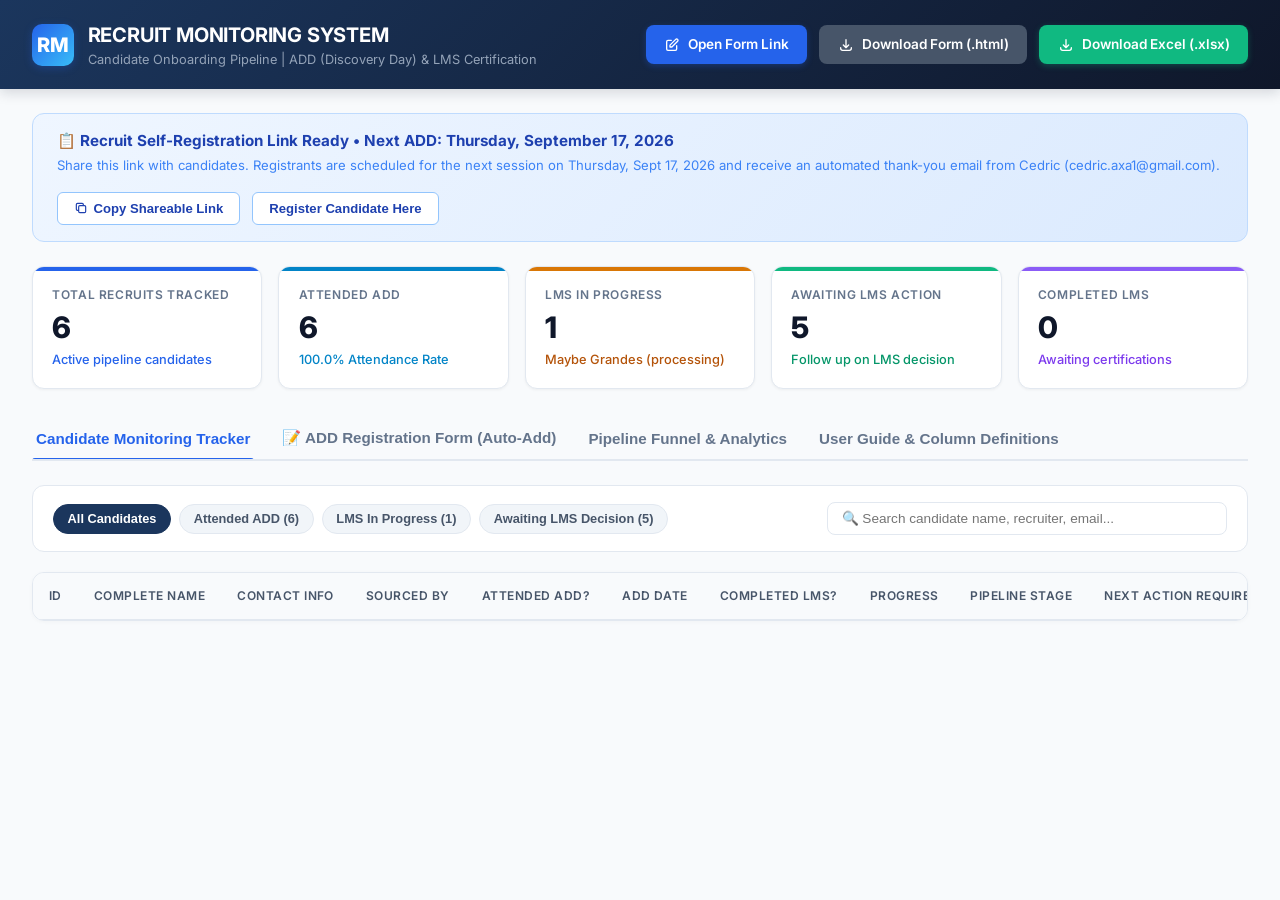
==== index.html @ 9fe9dc24 "Update next ADD date to Thursday, September 17, 2026 across tracker, form, and emails Co-authored-by" ====
<!DOCTYPE html>
<html lang="en">
<head>
  <meta charset="UTF-8">
  <meta name="viewport" content="width=device-width, initial-scale=1.0">
  <title>Recruit Monitoring Dashboard | ADD & LMS Pipeline</title>
  <link rel="preconnect" href="https://fonts.googleapis.com">
  <link rel="preconnect" href="https://fonts.gstatic.com" crossorigin>
  <link href="https://fonts.googleapis.com/css2?family=Inter:wght@300;400;500;600;700;800&display=swap" rel="stylesheet">
  <style>
    :root {
      --primary: #1B365D;
      --primary-light: #2563EB;
      --teal: #0D9488;
      --bg: #F8FAFC;
      --card-bg: #FFFFFF;
      --border: #E2E8F0;
      --text-main: #0F172A;
      --text-muted: #64748B;
    }
    * { box-sizing: border-box; margin: 0; padding: 0; }
    body {
      font-family: 'Inter', -apple-system, BlinkMacSystemFont, "Segoe UI", Roboto, sans-serif;
      background-color: var(--bg);
      color: var(--text-main);
      line-height: 1.5;
    }
    /* Header */
    header {
      background: linear-gradient(135deg, #1B365D 0%, #0F172A 100%);
      color: white;
      padding: 1.25rem 2rem;
      display: flex;
      justify-content: space-between;
      align-items: center;
      box-shadow: 0 4px 12px rgba(15, 23, 42, 0.15);
      position: sticky;
      top: 0;
      z-index: 50;
      flex-wrap: wrap;
      gap: 1rem;
    }
    .header-brand { display: flex; align-items: center; gap: 0.85rem; }
    .header-logo {
      width: 42px; height: 42px;
      background: linear-gradient(135deg, #2563EB, #38BDF8);
      border-radius: 10px;
      display: flex; align-items: center; justify-content: center;
      font-weight: 800; font-size: 1.25rem; color: white;
      box-shadow: 0 2px 8px rgba(37, 99, 235, 0.3);
    }
    .header-title h1 { font-size: 1.25rem; font-weight: 700; letter-spacing: -0.01em; }
    .header-title p { font-size: 0.8rem; color: #94A3B8; font-weight: 400; }
    .header-actions { display: flex; align-items: center; gap: 0.75rem; flex-wrap: wrap; }
    
    .btn-action {
      padding: 0.6rem 1.15rem;
      border-radius: 8px;
      font-size: 0.85rem;
      font-weight: 600;
      text-decoration: none;
      display: inline-flex;
      align-items: center;
      gap: 0.5rem;
      transition: all 0.2s ease;
      border: none;
      cursor: pointer;
    }
    .btn-form {
      background: #2563EB;
      color: white;
      box-shadow: 0 2px 6px rgba(37, 99, 235, 0.3);
    }
    .btn-form:hover { background: #1D4ED8; transform: translateY(-1px); }
    .btn-download {
      background: #10B981;
      color: white;
      box-shadow: 0 2px 6px rgba(16, 185, 129, 0.3);
    }
    .btn-download:hover { background: #059669; transform: translateY(-1px); }
    
    /* Layout Container */
    .container { max-width: 1400px; margin: 0 auto; padding: 1.5rem 2rem; }

    /* Share Banner */
    .share-banner {
      background: linear-gradient(135deg, #EFF6FF 0%, #DBEAFE 100%);
      border: 1.5px solid #BFDBFE;
      border-radius: 12px;
      padding: 1rem 1.5rem;
      display: flex;
      justify-content: space-between;
      align-items: center;
      margin-bottom: 1.5rem;
      flex-wrap: wrap;
      gap: 1rem;
    }
    .share-info h4 { font-size: 0.95rem; font-weight: 700; color: #1E40AF; margin-bottom: 0.2rem; }
    .share-info p { font-size: 0.82rem; color: #3B82F6; }
    .share-actions { display: flex; align-items: center; gap: 0.75rem; }
    .btn-copy {
      background: white;
      color: #1E40AF;
      border: 1px solid #93C5FD;
      padding: 0.5rem 1rem;
      border-radius: 6px;
      font-size: 0.82rem;
      font-weight: 600;
      cursor: pointer;
      display: inline-flex;
      align-items: center;
      gap: 0.35rem;
      transition: all 0.15s;
    }
    .btn-copy:hover { background: #F8FAFC; border-color: #60A5FA; }

    /* KPI Grid */
    .kpi-grid {
      display: grid;
      grid-template-columns: repeat(auto-fit, minmax(220px, 1fr));
      gap: 1rem;
      margin-bottom: 1.75rem;
    }
    .kpi-card {
      background: white;
      border-radius: 12px;
      padding: 1.2rem;
      border: 1px solid var(--border);
      box-shadow: 0 1px 3px rgba(0,0,0,0.05);
      position: relative;
      overflow: hidden;
      transition: transform 0.2s;
    }
    .kpi-card:hover { transform: translateY(-2px); box-shadow: 0 4px 12px rgba(0,0,0,0.06); }
    .kpi-card::before {
      content: '';
      position: absolute;
      top: 0; left: 0; right: 0; height: 4px;
    }
    .kpi-card.blue::before { background: #2563EB; }
    .kpi-card.cyan::before { background: #0284C7; }
    .kpi-card.amber::before { background: #D97706; }
    .kpi-card.green::before { background: #10B981; }
    .kpi-card.purple::before { background: #8B5CF6; }

    .kpi-label { font-size: 0.75rem; font-weight: 600; text-transform: uppercase; letter-spacing: 0.05em; color: var(--text-muted); margin-bottom: 0.35rem; }
    .kpi-value { font-size: 1.85rem; font-weight: 800; color: var(--text-main); line-height: 1.2; margin-bottom: 0.3rem; }
    .kpi-sub { font-size: 0.8rem; font-weight: 500; }
    .kpi-card.blue .kpi-sub { color: #2563EB; }
    .kpi-card.cyan .kpi-sub { color: #0284C7; }
    .kpi-card.amber .kpi-sub { color: #B45309; }
    .kpi-card.green .kpi-sub { color: #059669; }
    .kpi-card.purple .kpi-sub { color: #7C3AED; }

    /* Tabs Navigation */
    .tabs-nav {
      display: flex;
      border-bottom: 2px solid var(--border);
      margin-bottom: 1.5rem;
      gap: 1.5rem;
      overflow-x: auto;
    }
    .tab-btn {
      background: none;
      border: none;
      padding: 0.75rem 0.25rem;
      font-size: 0.95rem;
      font-weight: 600;
      color: var(--text-muted);
      cursor: pointer;
      position: relative;
      transition: color 0.2s;
      white-space: nowrap;
    }
    .tab-btn.active { color: var(--primary-light); }
    .tab-btn.active::after {
      content: '';
      position: absolute;
      bottom: -2px; left: 0; right: 0; height: 3px;
      background: var(--primary-light);
      border-radius: 3px 3px 0 0;
    }

    /* Filter Toolbar */
    .toolbar {
      background: white;
      border-radius: 12px;
      padding: 1rem 1.25rem;
      border: 1px solid var(--border);
      display: flex;
      flex-wrap: wrap;
      justify-content: space-between;
      align-items: center;
      gap: 1rem;
      margin-bottom: 1.25rem;
    }
    .pills-group { display: flex; flex-wrap: wrap; gap: 0.5rem; }
    .pill {
      background: #F1F5F9;
      border: 1px solid #E2E8F0;
      color: #475569;
      padding: 0.4rem 0.85rem;
      border-radius: 20px;
      font-size: 0.8rem;
      font-weight: 600;
      cursor: pointer;
      transition: all 0.15s ease;
    }
    .pill:hover { background: #E2E8F0; }
    .pill.active { background: #1B365D; color: white; border-color: #1B365D; }
    .search-group { display: flex; align-items: center; gap: 0.75rem; flex: 1; max-width: 400px; }
    .search-input {
      width: 100%;
      padding: 0.5rem 0.85rem;
      border: 1px solid var(--border);
      border-radius: 8px;
      font-size: 0.85rem;
      outline: none;
      transition: border-color 0.2s;
    }
    .search-input:focus { border-color: var(--primary-light); box-shadow: 0 0 0 2px rgba(37, 99, 235, 0.15); }
    
    /* Table Container */
    .table-container {
      background: white;
      border-radius: 12px;
      border: 1px solid var(--border);
      overflow-x: auto;
      box-shadow: 0 1px 4px rgba(0,0,0,0.03);
    }
    table { width: 100%; border-collapse: collapse; text-align: left; font-size: 0.85rem; }
    th {
      background: #F8FAFC;
      color: #475569;
      font-weight: 600;
      font-size: 0.75rem;
      text-transform: uppercase;
      letter-spacing: 0.04em;
      padding: 0.85rem 1rem;
      border-bottom: 1px solid var(--border);
      white-space: nowrap;
    }
    td {
      padding: 0.85rem 1rem;
      border-bottom: 1px solid var(--border);
      vertical-align: middle;
      color: #334155;
    }
    tr:last-child td { border-bottom: none; }
    tr:hover td { background-color: #F8FAFC; }

    /* Badges */
    .badge {
      display: inline-flex;
      align-items: center;
      gap: 0.35rem;
      padding: 0.25rem 0.65rem;
      border-radius: 12px;
      font-size: 0.75rem;
      font-weight: 600;
      white-space: nowrap;
    }
    .badge-yes { background: #DCFCE7; color: #15803D; }
    .badge-no { background: #FEE2E2; color: #B91C1C; }
    .badge-amber { background: #FEF3CD; color: #B45309; }
    .badge-blue { background: #DBEAFE; color: #1E40AF; }
    .badge-slate { background: #F1F5F9; color: #64748B; }
    
    .progress-bar-container {
      width: 100%; min-width: 80px;
      background: #E2E8F0;
      height: 6px; border-radius: 3px;
      overflow: hidden; margin-top: 4px;
    }
    .progress-bar-fill { height: 100%; background: #10B981; border-radius: 3px; }
    .progress-bar-fill.amber { background: #F59E0B; }

    /* Register View */
    .register-view { display: none; }
    .register-box {
      background: white; border-radius: 12px; border: 1px solid var(--border);
      padding: 2rem; max-width: 650px; margin: 0 auto;
      box-shadow: 0 4px 12px rgba(0,0,0,0.05);
    }
    .register-box h3 { font-size: 1.25rem; font-weight: 700; color: var(--primary); margin-bottom: 0.5rem; }
    .register-box p { font-size: 0.85rem; color: var(--text-muted); margin-bottom: 1.5rem; }
    .form-group { margin-bottom: 1.15rem; }
    label { display: block; font-size: 0.82rem; font-weight: 600; color: #334155; margin-bottom: 0.35rem; }
    .form-control {
      width: 100%; padding: 0.65rem 0.85rem; border: 1.5px solid var(--border);
      border-radius: 8px; font-size: 0.9rem; font-family: inherit; outline: none;
    }
    .form-control:focus { border-color: var(--primary-light); box-shadow: 0 0 0 3px rgba(37,99,235,0.15); }
    .form-row { display: grid; grid-template-columns: 1fr 1fr; gap: 1rem; }
    @media(max-width: 550px) { .form-row { grid-template-columns: 1fr; gap: 0; } }

    /* Funnel View */
    .funnel-view { display: none; }
    .funnel-grid { display: grid; grid-template-columns: 1fr 1fr; gap: 1.5rem; margin-top: 1rem; }
    @media(max-width: 900px) { .funnel-grid { grid-template-columns: 1fr; } }
    .card-box {
      background: white; border-radius: 12px; border: 1px solid var(--border);
      padding: 1.5rem; box-shadow: 0 1px 3px rgba(0,0,0,0.04);
    }
    .card-box h3 { font-size: 1.05rem; font-weight: 700; color: var(--primary); margin-bottom: 1rem; }

    .funnel-step {
      display: flex; align-items: center; justify-content: space-between;
      padding: 0.75rem 1rem; margin-bottom: 0.75rem;
      border-radius: 8px; background: #F8FAFC; border: 1px solid var(--border);
    }
    .funnel-step-name { font-weight: 600; font-size: 0.9rem; }
    .funnel-step-stat { font-weight: 700; color: var(--primary-light); font-size: 1.1rem; }
    
    /* Guide View */
    .guide-view { display: none; }
    .guide-card {
      background: white; border-radius: 12px; border: 1px solid var(--border);
      padding: 1.5rem; margin-bottom: 1.5rem;
    }
    .guide-card h3 {
      font-size: 1.1rem; font-weight: 700; color: var(--primary);
      margin-bottom: 0.85rem; border-bottom: 1px solid var(--border);
      padding-bottom: 0.5rem;
    }
    .guide-step { margin-bottom: 1rem; }
    .guide-step-title { font-weight: 700; font-size: 0.95rem; color: #1E3A8A; margin-bottom: 0.25rem; }
    .guide-step-desc { font-size: 0.85rem; color: #475569; }
  </style>
</head>
<body>

  <header>
    <div class="header-brand">
      <div class="header-logo">RM</div>
      <div class="header-title">
        <h1>RECRUIT MONITORING SYSTEM</h1>
        <p>Candidate Onboarding Pipeline | ADD (Discovery Day) & LMS Certification</p>
      </div>
    </div>
    <div class="header-actions">
      <a href="/register" target="_blank" class="btn-action btn-form">
        <svg width="16" height="16" fill="none" stroke="currentColor" viewBox="0 0 24 24">
          <path stroke-linecap="round" stroke-linejoin="round" stroke-width="2" d="M11 5H6a2 2 0 00-2 2v11a2 2 0 002 2h11a2 2 0 002-2v-5m-1.414-9.414a2 2 0 112.828 2.828L11.828 15H9v-2.828l8.586-8.586z"></path>
        </svg>
        Open Form Link
      </a>
      <a href="/download-form" download="ADD_Registration_Form.html" class="btn-action" style="background: #475569; color: white;">
        <svg width="16" height="16" fill="none" stroke="currentColor" viewBox="0 0 24 24">
          <path stroke-linecap="round" stroke-linejoin="round" stroke-width="2" d="M4 16v1a3 3 0 003 3h10a3 3 0 003-3v-1m-4-4l-4 4m0 0l-4-4m4 4V4"></path>
        </svg>
        Download Form (.html)
      </a>
      <a href="/Recruit_Monitoring_Tracker.xlsx" download class="btn-action btn-download">
        <svg width="16" height="16" fill="none" stroke="currentColor" viewBox="0 0 24 24">
          <path stroke-linecap="round" stroke-linejoin="round" stroke-width="2" d="M4 16v1a3 3 0 003 3h10a3 3 0 003-3v-1m-4-4l-4 4m0 0l-4-4m4 4V4"></path>
        </svg>
        Download Excel (.xlsx)
      </a>
    </div>
  </header>

  <div class="container">

    <!-- Shareable Link Banner -->
    <div class="share-banner">
      <div class="share-info">
        <h4>📋 Recruit Self-Registration Link Ready &bull; Next ADD: Thursday, September 17, 2026</h4>
        <p>Share this link with candidates. Registrants are scheduled for the next session on Thursday, Sept 17, 2026 and receive an automated thank-you email from Cedric (cedric.axa1@gmail.com).</p>
      </div>
      <div class="share-actions">
        <button class="btn-copy" onclick="copyRegisterLink()">
          <svg width="14" height="14" fill="none" stroke="currentColor" viewBox="0 0 24 24">
            <path stroke-linecap="round" stroke-linejoin="round" stroke-width="2" d="M8 16H6a2 2 0 01-2-2V6a2 2 0 012-2h8a2 2 0 012 2v2m-6 12h8a2 2 0 002-2v-8a2 2 0 00-2-2h-8a2 2 0 00-2 2v8a2 2 0 002 2z"></path>
          </svg>
          <span id="copyBtnText">Copy Shareable Link</span>
        </button>
        <button class="btn-copy" onclick="switchTab('register')">Register Candidate Here</button>
      </div>
    </div>

    <!-- Top KPI Cards -->
    <div class="kpi-grid">
      <div class="kpi-card blue">
        <div class="kpi-label">Total Recruits Tracked</div>
        <div class="kpi-value" id="kpi-total">6</div>
        <div class="kpi-sub">Active pipeline candidates</div>
      </div>
      <div class="kpi-card cyan">
        <div class="kpi-label">Attended ADD</div>
        <div class="kpi-value" id="kpi-add">6</div>
        <div class="kpi-sub" id="kpi-add-sub">100.0% Attendance Rate</div>
      </div>
      <div class="kpi-card amber">
        <div class="kpi-label">LMS In Progress</div>
        <div class="kpi-value" id="kpi-lms-prog">1</div>
        <div class="kpi-sub">Maybe Grandes (processing)</div>
      </div>
      <div class="kpi-card green">
        <div class="kpi-label">Awaiting LMS Action</div>
        <div class="kpi-value" id="kpi-awaiting">5</div>
        <div class="kpi-sub">Follow up on LMS decision</div>
      </div>
      <div class="kpi-card purple">
        <div class="kpi-label">Completed LMS</div>
        <div class="kpi-value" id="kpi-lms-comp">0</div>
        <div class="kpi-sub">Awaiting certifications</div>
      </div>
    </div>

    <!-- Navigation Tabs -->
    <div class="tabs-nav">
      <button class="tab-btn active" onclick="switchTab('tracker')">Candidate Monitoring Tracker</button>
      <button class="tab-btn" onclick="switchTab('register')">📝 ADD Registration Form (Auto-Add)</button>
      <button class="tab-btn" onclick="switchTab('funnel')">Pipeline Funnel & Analytics</button>
      <button class="tab-btn" onclick="switchTab('guide')">User Guide & Column Definitions</button>
    </div>

    <!-- VIEW 1: Tracker View -->
    <div id="view-tracker">
      <!-- Toolbar -->
      <div class="toolbar">
        <div class="pills-group" id="pillsGroup">
          <button class="pill active" onclick="filterTable('all', this)">All Candidates</button>
          <button class="pill" onclick="filterTable('add-yes', this)">Attended ADD (6)</button>
          <button class="pill" onclick="filterTable('lms-prog', this)">LMS In Progress (1)</button>
          <button class="pill" onclick="filterTable('awaiting-lms', this)">Awaiting LMS Decision (5)</button>
        </div>
        <div class="search-group">
          <input type="text" id="searchInput" class="search-input" placeholder="🔍 Search candidate name, recruiter, email..." oninput="handleSearch()">
        </div>
      </div>

      <!-- Main Recruits Table -->
      <div class="table-container">
        <table>
          <thead>
            <tr>
              <th>ID</th>
              <th>Complete Name</th>
              <th>Contact Info</th>
              <th>Sourced By</th>
              <th>Attended ADD?</th>
              <th>ADD Date</th>
              <th>Completed LMS?</th>
              <th>Progress</th>
              <th>Pipeline Stage</th>
              <th>Next Action Required</th>
              <th>Follow-up</th>
            </tr>
          </thead>
          <tbody id="recruitsTableBody">
            <!-- Populated via JavaScript -->
          </tbody>
        </table>
      </div>
    </div>

    <!-- VIEW 2: Embedded Register Form -->
    <div id="view-register" class="register-view">
      <div class="register-box">
        <h3>Register New Recruit for ADD</h3>
        <p>Fill out this form to automatically add a new candidate directly into your Excel tracking sheet.</p>
        
        <form id="dashRegisterForm" onsubmit="handleDashRegister(event)">
          <div class="form-group">
            <label>Complete Name *</label>
            <input type="text" id="d-name" class="form-control" placeholder="e.g. Juan Dela Cruz" required>
          </div>
          <div class="form-row">
            <div class="form-group">
              <label>Contact Number *</label>
              <input type="tel" id="d-phone" class="form-control" placeholder="e.g. 0917 123 4567" required>
            </div>
            <div class="form-group">
              <label>Email Address *</label>
              <input type="email" id="d-email" class="form-control" placeholder="e.g. name@email.com" required>
            </div>
          </div>
          <div class="form-group">
            <label>Recruiter / Invited By *</label>
            <input type="text" id="d-recruiter" class="form-control" value="Cedric (cedric.axa1@gmail.com)" required>
          </div>
          <div class="form-group">
            <label>Preferred ADD Session Date *</label>
            <select id="d-date" class="form-control" required>
              <option value="2026-09-17" selected>Thursday, September 17, 2026 — Next Session (2:00 PM)</option>
              <option value="2026-09-24">Thursday, September 24, 2026 — Next Batch</option>
              <option value="2026-10-01">Thursday, October 01, 2026 — October Batch</option>
              <option value="2026-09-14">Special Session: Attended Sept 14, 2026</option>
            </select>
          </div>
          <div class="form-row">
            <div class="form-group">
              <label>Current Occupation / Field</label>
              <select id="d-occ" class="form-control">
                <option value="Employed Full-time">Employed Full-time</option>
                <option value="Employed Part-time">Employed Part-time</option>
                <option value="Business Owner / Entrepreneur">Business Owner / Entrepreneur</option>
                <option value="Freelancer / Virtual Assistant">Freelancer / Virtual Assistant</option>
                <option value="Fresh Graduate / Job Seeker">Fresh Graduate / Job Seeker</option>
                <option value="Other">Other</option>
              </select>
            </div>
            <div class="form-group">
              <label>Primary Interest</label>
              <select id="d-interest" class="form-control">
                <option value="Unlimited Income Potential">Unlimited Income Potential</option>
                <option value="Flexible Schedule / Time Freedom">Flexible Schedule / Time Freedom</option>
                <option value="Work from Home / Hybrid">Work from Home / Hybrid</option>
                <option value="Career Growth & Leadership">Career Growth & Leadership</option>
              </select>
            </div>
          </div>
          <div class="form-group">
            <label>Notes (Optional)</label>
            <input type="text" id="d-notes" class="form-control" placeholder="Special remarks or background">
          </div>
          <button type="submit" id="dashSubmitBtn" class="btn-action btn-form" style="width: 100%; justify-content: center; font-size: 0.95rem; padding: 0.75rem;">
            Add Candidate Directly to Excel Sheet
          </button>
        </form>
      </div>
    </div>

    <!-- VIEW 3: Funnel & Analytics -->
    <div id="view-funnel" class="funnel-view">
      <div class="funnel-grid">
        <div class="card-box">
          <h3>Recruitment Milestone Funnel</h3>
          <div class="funnel-step">
            <span class="funnel-step-name">1. Recruits Sourced</span>
            <span class="funnel-step-stat" id="f-sourced">6 <span style="font-size: 0.8rem; color: #64748B;">(100%)</span></span>
          </div>
          <div class="funnel-step">
            <span class="funnel-step-name">2. Attended ADD (Discovery Day)</span>
            <span class="funnel-step-stat" id="f-add">6 <span style="font-size: 0.8rem; color: #0284C7;">(100.0%)</span></span>
          </div>
          <div class="funnel-step">
            <span class="funnel-step-name">3. Processing LMS Modules</span>
            <span class="funnel-step-stat" id="f-started">1 <span style="font-size: 0.8rem; color: #D97706;">(16.7%)</span></span>
          </div>
          <div class="funnel-step">
            <span class="funnel-step-name">4. Completed LMS Modules</span>
            <span class="funnel-step-stat" id="f-comp">0 <span style="font-size: 0.8rem; color: #10B981;">(0.0%)</span></span>
          </div>
          <div class="funnel-step">
            <span class="funnel-step-name">5. Ready for Licensing Exam</span>
            <span class="funnel-step-stat" id="f-exam">0 <span style="font-size: 0.8rem; color: #7C3AED;">(0.0%)</span></span>
          </div>
        </div>

        <div class="card-box">
          <h3>Active Recruitment Batches & Schedule</h3>
          <div style="font-size: 0.88rem; color: #475569; line-height: 1.7;">
            <p><strong>Next Scheduled ADD Session:</strong> <span class="badge badge-green" style="font-size: 0.85rem; padding: 0.25rem 0.6rem;">Thursday, September 17, 2026</span></p>
            <p><strong>Orientation Coordinator:</strong> Cedric (<a href="mailto:cedric.axa1@gmail.com" style="color: #2563EB;">cedric.axa1@gmail.com</a>)</p>
            <p><strong>Previous Batch (Sept 14):</strong> 6 Candidates (100% Attended)</p>
            <p><strong>Processing LMS:</strong> Maybe Grandes (<span class="badge badge-amber">LMS In Progress</span>)</p>
            <p><strong>Follow-Up Active:</strong> Michael, Alona, Lorenz, Princess, Jezreel Kate (<span class="badge badge-blue">Awaiting LMS</span>)</p>
            <p style="margin-top: 1rem; padding-top: 1rem; border-top: 1px solid #E2E8F0; font-size: 0.82rem; color: #64748B;">
              New recruits registering online default to <strong>Thursday, September 17, 2026</strong> and receive an automated thank-you email.
            </p>
          </div>
        </div>
      </div>
    </div>

    <!-- VIEW 4: Guide -->
    <div id="view-guide" class="guide-view">
      <div class="guide-card">
        <h3>How to Use Your Recruit Monitoring Excel Workbook & Registration Form</h3>
        <div class="guide-step">
          <div class="guide-step-title">1. Shareable ADD Registration Form</div>
          <div class="guide-step-desc">Share the link <code>/register</code> with recruits. When they fill out the form, their information (Name, Contact, Recruiter, ADD Date) is automatically appended as a new row in your Excel sheet with a new Recruit ID (e.g., REC-007) and set to <strong>Pending</strong> attendance.</div>
        </div>
        <div class="guide-step">
          <div class="guide-step-title">2. Tracking ADD Attendance (Col H)</div>
          <div class="guide-step-desc">Once the session concludes, update <strong>Attended ADD?</strong> in Column H to <strong>Yes</strong> (attended), <strong>No</strong> (missed), or <strong>Rescheduled</strong>.</div>
        </div>
        <div class="guide-step">
          <div class="guide-step-title">3. Tracking LMS Completion (Col L)</div>
          <div class="guide-step-desc">When a recruit agrees to start online training, change Column L from <strong>Not Started</strong> to <strong>In Progress</strong>. When they finish and pass, change to <strong>Yes</strong>.</div>
        </div>
        <div class="guide-step">
          <div class="guide-step-title">4. Automatic Pipeline Stage (Col P)</div>
          <div class="guide-step-desc">The stage tag in Column P automatically updates: <em>ADD Scheduled</em> ➔ <em>ADD Attended - Awaiting LMS</em> ➔ <em>LMS In Progress</em> ➔ <em>LMS Completed (Ready for Exam)</em>.</div>
        </div>
      </div>
    </div>

  </div>

  <script>
    let recruitsData = [];
    let currentFilter = 'all';

    async function loadData() {
      try {
        const res = await fetch('/api/recruits');
        recruitsData = await res.json();
        updateKPIs(recruitsData);
        renderTable(recruitsData);
      } catch (err) {
        console.error("Failed to fetch recruits data:", err);
      }
    }

    function updateKPIs(data) {
      const total = data.length;
      const attended = data.filter(r => r.attended_add === 'Yes').length;
      const lmsProg = data.filter(r => r.completed_lms === 'In Progress').length;
      const awaiting = data.filter(r => r.attended_add === 'Yes' && r.completed_lms === 'Not Started').length;
      const lmsComp = data.filter(r => r.completed_lms === 'Yes').length;

      document.getElementById('kpi-total').textContent = total;
      document.getElementById('kpi-add').textContent = attended;
      document.getElementById('kpi-add-sub').textContent = total > 0 ? ((attended / total) * 100).toFixed(1) + '% Attendance Rate' : '0.0%';
      document.getElementById('kpi-lms-prog').textContent = lmsProg;
      document.getElementById('kpi-awaiting').textContent = awaiting;
      document.getElementById('kpi-lms-comp').textContent = lmsComp;

      if (document.getElementById('f-sourced')) {
        document.getElementById('f-sourced').innerHTML = `${total} <span style="font-size: 0.8rem; color: #64748B;">(100%)</span>`;
        document.getElementById('f-add').innerHTML = `${attended} <span style="font-size: 0.8rem; color: #0284C7;">(${total > 0 ? ((attended/total)*100).toFixed(1) : 0}%)</span>`;
        document.getElementById('f-started').innerHTML = `${lmsProg + lmsComp} <span style="font-size: 0.8rem; color: #D97706;">(${total > 0 ? (((lmsProg+lmsComp)/total)*100).toFixed(1) : 0}%)</span>`;
        document.getElementById('f-comp').innerHTML = `${lmsComp} <span style="font-size: 0.8rem; color: #10B981;">(${total > 0 ? ((lmsComp/total)*100).toFixed(1) : 0}%)</span>`;
        document.getElementById('f-exam').innerHTML = `${lmsComp} <span style="font-size: 0.8rem; color: #7C3AED;">(${total > 0 ? ((lmsComp/total)*100).toFixed(1) : 0}%)</span>`;
      }
    }

    function renderTable(data) {
      const tbody = document.getElementById('recruitsTableBody');
      tbody.innerHTML = '';

      if (data.length === 0) {
        tbody.innerHTML = '<tr><td colspan="11" style="text-align: center; padding: 2rem; color: #64748B;">No matching candidates found.</td></tr>';
        return;
      }

      data.forEach(r => {
        let addBadge = `<span class="badge badge-slate">${r.attended_add}</span>`;
        if (r.attended_add === 'Yes') addBadge = `<span class="badge badge-yes">✓ Attended</span>`;
        else if (r.attended_add === 'No') addBadge = `<span class="badge badge-no">✗ Missed</span>`;
        else if (r.attended_add === 'Rescheduled') addBadge = `<span class="badge badge-amber">↻ Rescheduled</span>`;
        else if (r.attended_add === 'Pending') addBadge = `<span class="badge badge-blue">⏳ Scheduled</span>`;

        let lmsBadge = `<span class="badge badge-slate">${r.completed_lms}</span>`;
        if (r.completed_lms === 'Yes') lmsBadge = `<span class="badge badge-yes">✓ Completed</span>`;
        else if (r.completed_lms === 'In Progress') lmsBadge = `<span class="badge badge-amber">⚡ In Progress</span>`;
        else if (r.completed_lms === 'Not Started') lmsBadge = `<span class="badge badge-slate">Not Started</span>`;

        const pct = parseInt(r.progress) || 0;
        const barColor = pct === 100 ? '' : 'amber';

        let stageBadge = `<span class="badge badge-slate">${r.stage}</span>`;
        if (r.stage.includes('Completed')) stageBadge = `<span class="badge badge-yes">${r.stage}</span>`;
        else if (r.stage.includes('Progress')) stageBadge = `<span class="badge badge-amber">${r.stage}</span>`;
        else if (r.stage.includes('ADD Attended') || r.stage.includes('Awaiting LMS')) stageBadge = `<span class="badge badge-blue">${r.stage}</span>`;
        else if (r.stage.includes('Scheduled')) stageBadge = `<span class="badge badge-blue">${r.stage}</span>`;
        else if (r.stage.includes('Missed')) stageBadge = `<span class="badge badge-no">${r.stage}</span>`;

        const tr = document.createElement('tr');
        tr.innerHTML = `
          <td><strong>${r.id}</strong></td>
          <td>
            <div style="font-weight: 600; color: #0F172A;">${r.name}</div>
            <div style="font-size: 0.75rem; color: #64748B;">${r.email !== '-' ? r.email : ''}</div>
          </td>
          <td><span style="font-size: 0.8rem; font-family: monospace;">${r.phone}</span></td>
          <td>${r.recruiter}</td>
          <td>${addBadge}</td>
          <td><span style="font-size: 0.8rem;">${r.add_date}</span></td>
          <td>${lmsBadge}</td>
          <td style="min-width: 100px;">
            <div style="display: flex; justify-content: space-between; font-size: 0.75rem; font-weight: 600;">
              <span>${r.progress}</span>
            </div>
            <div class="progress-bar-container">
              <div class="progress-bar-fill ${barColor}" style="width: ${pct}%;"></div>
            </div>
          </td>
          <td>${stageBadge}</td>
          <td style="max-width: 260px; font-size: 0.8rem; font-weight: 500;">${r.next_action}</td>
          <td><span style="font-size: 0.8rem; font-weight: 600; color: #2563EB;">${r.follow_up}</span></td>
        `;
        tbody.appendChild(tr);
      });
    }

    function filterTable(filter, element) {
      currentFilter = filter;
      document.querySelectorAll('.pill').forEach(p => p.classList.remove('active'));
      element.classList.add('active');
      applyFilters();
    }

    function handleSearch() {
      applyFilters();
    }

    function applyFilters() {
      const q = document.getElementById('searchInput').value.toLowerCase().trim();
      let filtered = recruitsData.filter(r => {
        const matchQuery = !q || (
          r.name.toLowerCase().includes(q) ||
          r.email.toLowerCase().includes(q) ||
          r.recruiter.toLowerCase().includes(q) ||
          r.stage.toLowerCase().includes(q) ||
          r.id.toLowerCase().includes(q)
        );

        if (!matchQuery) return false;

        if (currentFilter === 'all') return true;
        if (currentFilter === 'add-yes') return r.attended_add === 'Yes';
        if (currentFilter === 'lms-prog') return r.completed_lms === 'In Progress';
        if (currentFilter === 'awaiting-lms') return r.attended_add === 'Yes' && r.completed_lms === 'Not Started';
        return true;
      });

      renderTable(filtered);
    }

    function switchTab(tab) {
      document.querySelectorAll('.tab-btn').forEach(b => b.classList.remove('active'));
      const activeBtn = Array.from(document.querySelectorAll('.tab-btn')).find(b => b.textContent.toLowerCase().includes(tab.toLowerCase()));
      if (activeBtn) activeBtn.classList.add('active');

      document.getElementById('view-tracker').style.display = tab === 'tracker' ? 'block' : 'none';
      document.getElementById('view-register').style.display = tab === 'register' ? 'block' : 'none';
      document.getElementById('view-funnel').style.display = tab === 'funnel' ? 'block' : 'none';
      document.getElementById('view-guide').style.display = tab === 'guide' ? 'block' : 'none';
    }

    function copyRegisterLink() {
      const link = window.location.origin + '/register';
      navigator.clipboard.writeText(link).then(() => {
        const btnText = document.getElementById('copyBtnText');
        btnText.textContent = "Link Copied!";
        setTimeout(() => { btnText.textContent = "Copy Shareable Link"; }, 2000);
      }).catch(err => {
        alert("Copy link: " + link);
      });
    }

    async function handleDashRegister(e) {
      e.preventDefault();
      const btn = document.getElementById('dashSubmitBtn');
      btn.disabled = true;
      btn.textContent = "Saving to Excel Sheet...";

      const payload = {
        name: document.getElementById('d-name').value.trim(),
        phone: document.getElementById('d-phone').value.trim(),
        email: document.getElementById('d-email').value.trim(),
        recruiter: document.getElementById('d-recruiter').value.trim(),
        add_date: document.getElementById('d-date').value,
        occupation: document.getElementById('d-occ').value,
        interest: document.getElementById('d-interest').value,
        questions: document.getElementById('d-notes').value.trim()
      };

      try {
        const res = await fetch('/api/register', {
          method: 'POST',
          headers: { 'Content-Type': 'application/json' },
          body: JSON.stringify(payload)
        });
        const result = await res.json();
        if (result.success) {
          alert(`Success! ${payload.name} has been added to your Excel sheet with ID: ${result.recruit_id}!\n\nA thank-you confirmation email from Cedric (cedric.axa1@gmail.com) has been dispatched to ${payload.email}.`);
          document.getElementById('dashRegisterForm').reset();
          document.getElementById('d-recruiter').value = "Cedric (cedric.axa1@gmail.com)";
          await loadData();
          switchTab('tracker');
        } else {
          alert("Error: " + result.error);
        }
      } catch (err) {
        alert("Network error: " + err);
      } finally {
        btn.disabled = false;
        btn.textContent = "Add Candidate Directly to Excel Sheet";
      }
    }

    window.onload = loadData;
  </script>
</body>
</html>
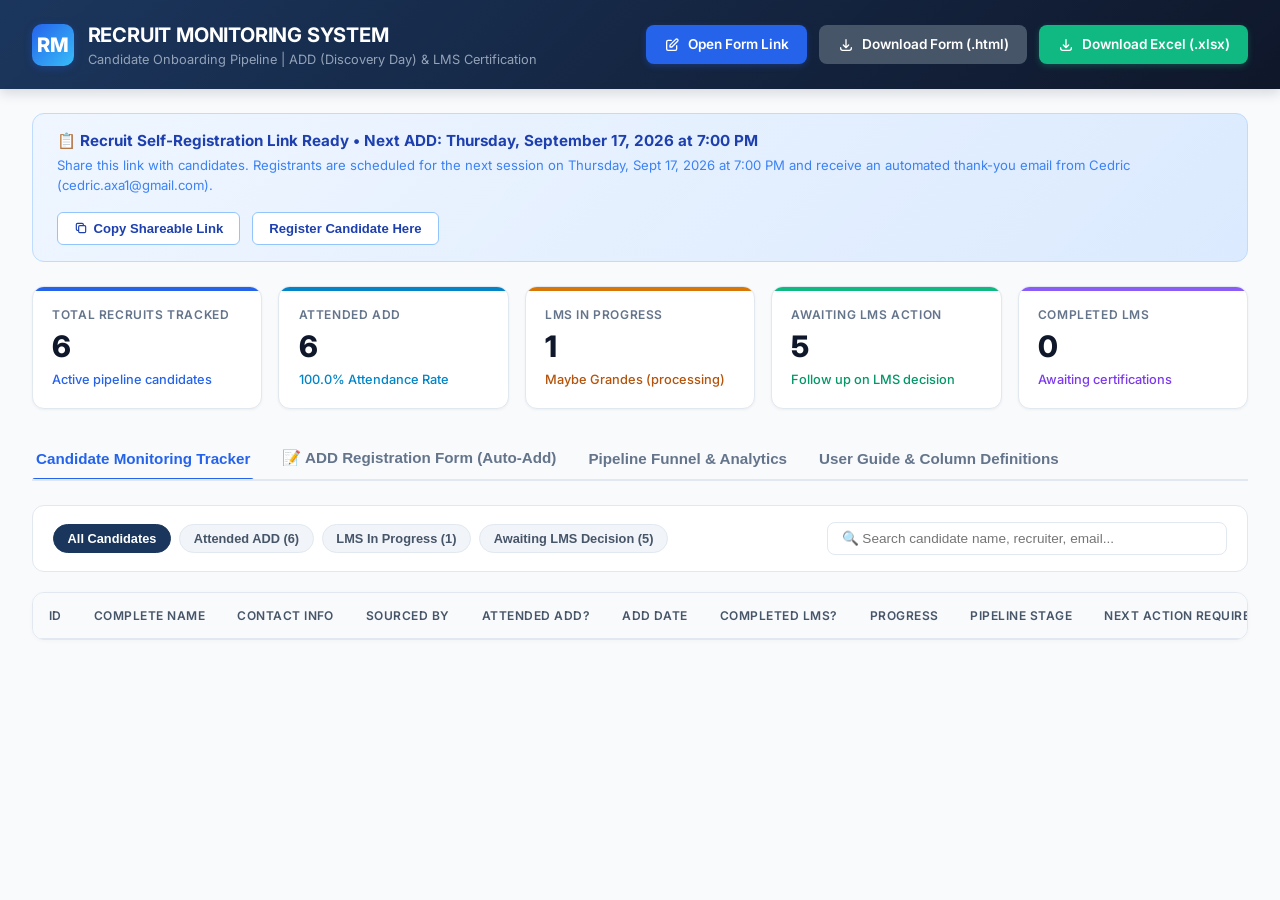
==== commit 72932675: "Set next ADD session to Thursday, September 17, 2026 at 7:00 PM across form, tracker, and email Co-a" ====
--- a/index.html
+++ b/index.html
@@ -365,8 +365,8 @@
     <!-- Shareable Link Banner -->
     <div class="share-banner">
       <div class="share-info">
-        <h4>📋 Recruit Self-Registration Link Ready &bull; Next ADD: Thursday, September 17, 2026</h4>
-        <p>Share this link with candidates. Registrants are scheduled for the next session on Thursday, Sept 17, 2026 and receive an automated thank-you email from Cedric (cedric.axa1@gmail.com).</p>
+        <h4>📋 Recruit Self-Registration Link Ready &bull; Next ADD: Thursday, September 17, 2026 at 7:00 PM</h4>
+        <p>Share this link with candidates. Registrants are scheduled for the next session on Thursday, Sept 17, 2026 at 7:00 PM and receive an automated thank-you email from Cedric (cedric.axa1@gmail.com).</p>
       </div>
       <div class="share-actions">
         <button class="btn-copy" onclick="copyRegisterLink()">
@@ -482,11 +482,11 @@
             <input type="text" id="d-recruiter" class="form-control" value="Cedric (cedric.axa1@gmail.com)" required>
           </div>
           <div class="form-group">
-            <label>Preferred ADD Session Date *</label>
+            <label>Preferred ADD Session Date & Time *</label>
             <select id="d-date" class="form-control" required>
-              <option value="2026-09-17" selected>Thursday, September 17, 2026 — Next Session (2:00 PM)</option>
-              <option value="2026-09-24">Thursday, September 24, 2026 — Next Batch</option>
-              <option value="2026-10-01">Thursday, October 01, 2026 — October Batch</option>
+              <option value="2026-09-17" selected>Thursday, September 17, 2026 — 7:00 PM (Upcoming Batch)</option>
+              <option value="2026-09-24">Thursday, September 24, 2026 — 7:00 PM (Next Batch)</option>
+              <option value="2026-10-01">Thursday, October 01, 2026 — 7:00 PM (October Batch)</option>
               <option value="2026-09-14">Special Session: Attended Sept 14, 2026</option>
             </select>
           </div>
@@ -553,13 +553,13 @@
         <div class="card-box">
           <h3>Active Recruitment Batches & Schedule</h3>
           <div style="font-size: 0.88rem; color: #475569; line-height: 1.7;">
-            <p><strong>Next Scheduled ADD Session:</strong> <span class="badge badge-green" style="font-size: 0.85rem; padding: 0.25rem 0.6rem;">Thursday, September 17, 2026</span></p>
+            <p><strong>Next Scheduled ADD Session:</strong> <span class="badge badge-green" style="font-size: 0.85rem; padding: 0.25rem 0.6rem;">Thursday, September 17, 2026 at 7:00 PM</span></p>
             <p><strong>Orientation Coordinator:</strong> Cedric (<a href="mailto:cedric.axa1@gmail.com" style="color: #2563EB;">cedric.axa1@gmail.com</a>)</p>
             <p><strong>Previous Batch (Sept 14):</strong> 6 Candidates (100% Attended)</p>
             <p><strong>Processing LMS:</strong> Maybe Grandes (<span class="badge badge-amber">LMS In Progress</span>)</p>
             <p><strong>Follow-Up Active:</strong> Michael, Alona, Lorenz, Princess, Jezreel Kate (<span class="badge badge-blue">Awaiting LMS</span>)</p>
             <p style="margin-top: 1rem; padding-top: 1rem; border-top: 1px solid #E2E8F0; font-size: 0.82rem; color: #64748B;">
-              New recruits registering online default to <strong>Thursday, September 17, 2026</strong> and receive an automated thank-you email.
+              New recruits registering online default to <strong>Thursday, September 17, 2026 at 7:00 PM</strong> and receive an automated thank-you email.
             </p>
           </div>
         </div>
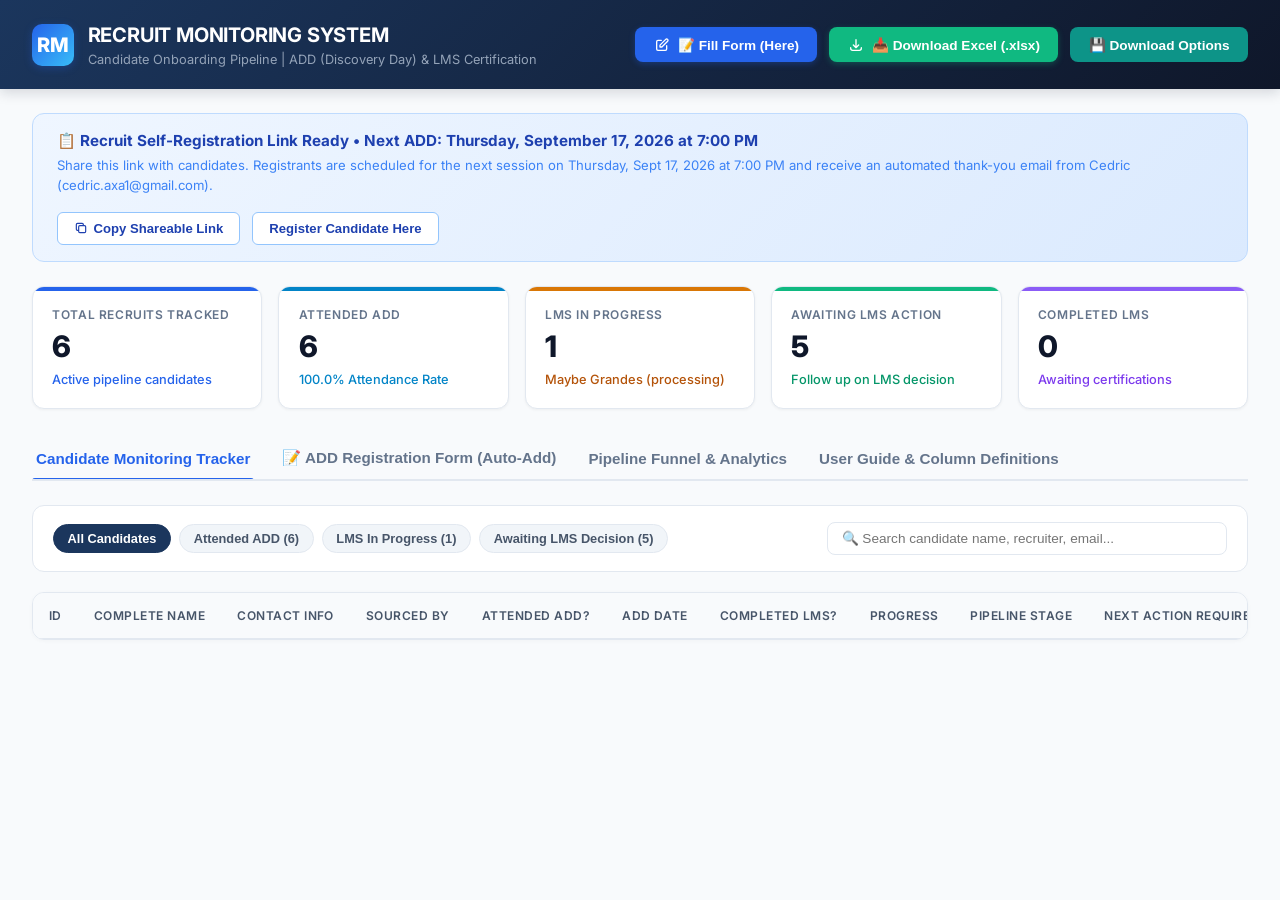
==== commit 7c633930: "Add Base64 in-browser downloader, Download Center modal, and direct form switcher Co-authored-by: ar" ====
--- a/index.html
+++ b/index.html
@@ -339,24 +339,21 @@
       </div>
     </div>
     <div class="header-actions">
-      <a href="/register" target="_blank" class="btn-action btn-form">
+      <button onclick="switchTab('register')" class="btn-action btn-form">
         <svg width="16" height="16" fill="none" stroke="currentColor" viewBox="0 0 24 24">
           <path stroke-linecap="round" stroke-linejoin="round" stroke-width="2" d="M11 5H6a2 2 0 00-2 2v11a2 2 0 002 2h11a2 2 0 002-2v-5m-1.414-9.414a2 2 0 112.828 2.828L11.828 15H9v-2.828l8.586-8.586z"></path>
         </svg>
-        Open Form Link
-      </a>
-      <a href="/download-form" download="ADD_Registration_Form.html" class="btn-action" style="background: #475569; color: white;">
+        📝 Fill Form (Here)
+      </button>
+      <button onclick="triggerExcelDownload(event)" class="btn-action btn-download">
         <svg width="16" height="16" fill="none" stroke="currentColor" viewBox="0 0 24 24">
           <path stroke-linecap="round" stroke-linejoin="round" stroke-width="2" d="M4 16v1a3 3 0 003 3h10a3 3 0 003-3v-1m-4-4l-4 4m0 0l-4-4m4 4V4"></path>
         </svg>
-        Download Form (.html)
-      </a>
-      <a href="/Recruit_Monitoring_Tracker.xlsx" download class="btn-action btn-download">
-        <svg width="16" height="16" fill="none" stroke="currentColor" viewBox="0 0 24 24">
-          <path stroke-linecap="round" stroke-linejoin="round" stroke-width="2" d="M4 16v1a3 3 0 003 3h10a3 3 0 003-3v-1m-4-4l-4 4m0 0l-4-4m4 4V4"></path>
-        </svg>
-        Download Excel (.xlsx)
-      </a>
+        📥 Download Excel (.xlsx)
+      </button>
+      <button onclick="openDownloadModal()" class="btn-action" style="background: #0D9488; color: white;">
+        💾 Download Options
+      </button>
     </div>
   </header>
 
@@ -585,6 +582,25 @@
         <div class="guide-step">
           <div class="guide-step-title">4. Automatic Pipeline Stage (Col P)</div>
           <div class="guide-step-desc">The stage tag in Column P automatically updates: <em>ADD Scheduled</em> ➔ <em>ADD Attended - Awaiting LMS</em> ➔ <em>LMS In Progress</em> ➔ <em>LMS Completed (Ready for Exam)</em>.</div>
+        </div>
+
+        <div style="margin-top: 2rem; padding: 1.5rem; background: #F8FAFC; border-radius: 12px; border: 1.5px solid #E2E8F0;">
+          <h4 style="font-size: 1.1rem; color: #1E293B; margin-bottom: 0.5rem; font-weight: 700;">📥 Direct Download Links</h4>
+          <p style="font-size: 0.85rem; color: #64748B; margin-bottom: 1.25rem;">Download any file directly to your device:</p>
+          <div style="display: flex; gap: 0.75rem; flex-wrap: wrap;">
+            <button onclick="triggerExcelDownload(event)" style="background: #16A34A; color: white; border: none; padding: 0.75rem 1.25rem; border-radius: 8px; font-weight: 700; cursor: pointer; font-size: 0.9rem;">
+              📊 Download Excel (.xlsx)
+            </button>
+            <a href="https://github.com/Calvinerrol1728/animated-doodle/raw/arena/01a0a2ea-animated-doodle/Recruit_Monitoring_Tracker.xlsx" target="_blank" style="background: #1B365D; color: white; text-decoration: none; padding: 0.75rem 1.25rem; border-radius: 8px; font-weight: 700; font-size: 0.9rem; display: inline-flex; align-items: center; gap: 0.4rem;">
+              🐙 GitHub Excel Download
+            </a>
+            <button onclick="triggerFormDownload(event)" style="background: #2563EB; color: white; border: none; padding: 0.75rem 1.25rem; border-radius: 8px; font-weight: 700; cursor: pointer; font-size: 0.9rem;">
+              📝 Download Form (.html)
+            </button>
+            <a href="/download-csv" download="Recruit_Monitoring_Export.csv" style="background: #475569; color: white; text-decoration: none; padding: 0.75rem 1.25rem; border-radius: 8px; font-weight: 700; font-size: 0.9rem; display: inline-flex; align-items: center; gap: 0.4rem;">
+              📑 Download CSV Data
+            </a>
+          </div>
         </div>
       </div>
     </div>
@@ -787,5 +803,102 @@
 
     window.onload = loadData;
   </script>
+
+  <!-- Download Center Modal -->
+  <div id="downloadModal" style="display: none; position: fixed; inset: 0; background: rgba(15,23,42,0.6); backdrop-filter: blur(4px); z-index: 9999; align-items: center; justify-content: center; padding: 1.5rem;">
+    <div style="background: #FFFFFF; border-radius: 16px; max-width: 560px; width: 100%; padding: 2rem; box-shadow: 0 20px 25px -5px rgba(0,0,0,0.2); border: 1px solid #E2E8F0; position: relative;">
+      <button onclick="closeDownloadModal()" style="position: absolute; top: 1rem; right: 1rem; background: #F1F5F9; border: none; font-size: 1.25rem; width: 36px; height: 36px; border-radius: 50%; cursor: pointer; color: #64748B;">✕</button>
+      
+      <div style="display: flex; align-items: center; gap: 0.75rem; margin-bottom: 1.25rem;">
+        <div style="width: 44px; height: 44px; background: #DCFCE7; color: #16A34A; border-radius: 10px; display: flex; align-items: center; justify-content: center; font-size: 1.5rem;">📥</div>
+        <div>
+          <h3 style="font-size: 1.25rem; font-weight: 800; color: #0F172A; margin: 0;">Download Center</h3>
+          <p style="font-size: 0.82rem; color: #64748B; margin: 0;">Select your preferred download method</p>
+        </div>
+      </div>
+
+      <div style="display: flex; flex-direction: column; gap: 0.75rem;">
+        <!-- Option 1: Direct Excel Base64 Download -->
+        <div style="border: 1px solid #E2E8F0; border-radius: 10px; padding: 1rem; background: #F8FAFC; display: flex; align-items: center; justify-content: space-between;">
+          <div>
+            <div style="font-weight: 700; color: #1E293B; font-size: 0.92rem;">📊 Excel Tracker (.xlsx)</div>
+            <div style="font-size: 0.78rem; color: #64748B;">Official 5-sheet workbook with formulas & KPI cards</div>
+          </div>
+          <button onclick="triggerExcelDownload(event)" style="background: #16A34A; color: white; border: none; padding: 0.55rem 1rem; border-radius: 6px; font-weight: 600; font-size: 0.85rem; cursor: pointer;">Download</button>
+        </div>
+
+        <!-- Option 2: Direct GitHub Raw Download (100% reliable) -->
+        <div style="border: 1px solid #E2E8F0; border-radius: 10px; padding: 1rem; background: #F8FAFC; display: flex; align-items: center; justify-content: space-between;">
+          <div>
+            <div style="font-weight: 700; color: #1E293B; font-size: 0.92rem;">🐙 GitHub Direct Link (.xlsx)</div>
+            <div style="font-size: 0.78rem; color: #64748B;">Direct server raw file download from GitHub repository</div>
+          </div>
+          <a href="https://github.com/Calvinerrol1728/animated-doodle/raw/arena/01a0a2ea-animated-doodle/Recruit_Monitoring_Tracker.xlsx" target="_blank" style="background: #1B365D; color: white; text-decoration: none; padding: 0.55rem 1rem; border-radius: 6px; font-weight: 600; font-size: 0.85rem;">Download</a>
+        </div>
+
+        <!-- Option 3: Standalone Form (.html) -->
+        <div style="border: 1px solid #E2E8F0; border-radius: 10px; padding: 1rem; background: #F8FAFC; display: flex; align-items: center; justify-content: space-between;">
+          <div>
+            <div style="font-weight: 700; color: #1E293B; font-size: 0.92rem;">📝 ADD Form (.html)</div>
+            <div style="font-size: 0.78rem; color: #64748B;">Standalone file set to Thursday, Sept 17 at 7:00 PM</div>
+          </div>
+          <button onclick="triggerFormDownload(event)" style="background: #2563EB; color: white; border: none; padding: 0.55rem 1rem; border-radius: 6px; font-weight: 600; font-size: 0.85rem; cursor: pointer;">Download</button>
+        </div>
+
+        <!-- Option 4: CSV Data Export -->
+        <div style="border: 1px solid #E2E8F0; border-radius: 10px; padding: 1rem; background: #F8FAFC; display: flex; align-items: center; justify-content: space-between;">
+          <div>
+            <div style="font-weight: 700; color: #1E293B; font-size: 0.92rem;">📑 CSV Export (.csv)</div>
+            <div style="font-size: 0.78rem; color: #64748B;">Opens in any spreadsheet software (Excel, Google Sheets)</div>
+          </div>
+          <a href="/download-csv" download="Recruit_Monitoring_Export.csv" style="background: #64748B; color: white; text-decoration: none; padding: 0.55rem 1rem; border-radius: 6px; font-weight: 600; font-size: 0.85rem;">Download</a>
+        </div>
+      </div>
+    </div>
+  </div>
+
+  <script>
+    function openDownloadModal() {
+      document.getElementById('downloadModal').style.display = 'flex';
+    }
+    function closeDownloadModal() {
+      document.getElementById('downloadModal').style.display = 'none';
+    }
+
+    async function triggerExcelDownload(e) {
+      if (e && e.preventDefault) e.preventDefault();
+      try {
+        const res = await fetch('/api/download-excel-base64');
+        if (!res.ok) throw new Error("API failed");
+        const data = await res.json();
+        const a = document.createElement('a');
+        a.href = 'data:application/vnd.openxmlformats-officedocument.spreadsheetml.sheet;base64,' + data.base64;
+        a.download = data.filename || 'Recruit_Monitoring_Tracker.xlsx';
+        document.body.appendChild(a);
+        a.click();
+        document.body.removeChild(a);
+      } catch (err) {
+        window.location.href = 'https://github.com/Calvinerrol1728/animated-doodle/raw/arena/01a0a2ea-animated-doodle/Recruit_Monitoring_Tracker.xlsx';
+      }
+    }
+
+    async function triggerFormDownload(e) {
+      if (e && e.preventDefault) e.preventDefault();
+      try {
+        const res = await fetch('/api/download-form-base64');
+        if (!res.ok) throw new Error("API failed");
+        const data = await res.json();
+        const a = document.createElement('a');
+        a.href = 'data:text/html;base64,' + data.base64;
+        a.download = data.filename || 'ADD_Registration_Form.html';
+        document.body.appendChild(a);
+        a.click();
+        document.body.removeChild(a);
+      } catch (err) {
+        window.location.href = 'https://github.com/Calvinerrol1728/animated-doodle/raw/arena/01a0a2ea-animated-doodle/register.html';
+      }
+    }
+  </script>
+
 </body>
 </html>
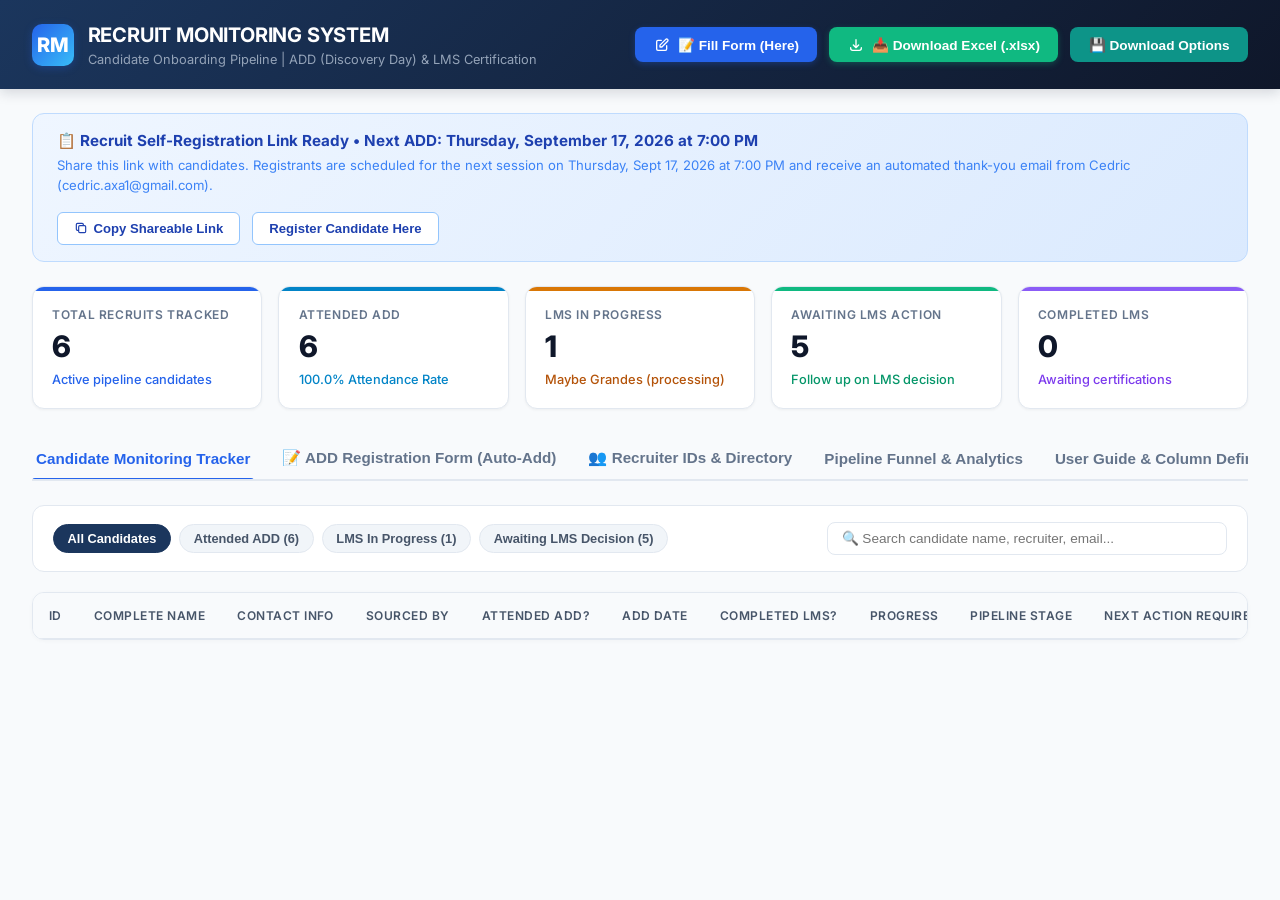
==== commit 941f671a: "Add Sheet 6 Recruiter Directory & IDs and web upload portal for Recruiter IDs Co-authored-by: arena-" ====
--- a/index.html
+++ b/index.html
@@ -409,6 +409,7 @@
     <div class="tabs-nav">
       <button class="tab-btn active" onclick="switchTab('tracker')">Candidate Monitoring Tracker</button>
       <button class="tab-btn" onclick="switchTab('register')">📝 ADD Registration Form (Auto-Add)</button>
+      <button class="tab-btn" onclick="switchTab('recruiters')">👥 Recruiter IDs & Directory</button>
       <button class="tab-btn" onclick="switchTab('funnel')">Pipeline Funnel & Analytics</button>
       <button class="tab-btn" onclick="switchTab('guide')">User Guide & Column Definitions</button>
     </div>
@@ -479,13 +480,15 @@
             <input type="text" id="d-recruiter" class="form-control" value="Cedric (cedric.axa1@gmail.com)" required>
           </div>
           <div class="form-group">
-            <label>Preferred ADD Session Date & Time *</label>
+            <label>Preferred Thursday ADD Session Date (7:00 PM) *</label>
             <select id="d-date" class="form-control" required>
-              <option value="2026-09-17" selected>Thursday, September 17, 2026 — 7:00 PM (Upcoming Batch)</option>
-              <option value="2026-09-24">Thursday, September 24, 2026 — 7:00 PM (Next Batch)</option>
-              <option value="2026-10-01">Thursday, October 01, 2026 — 7:00 PM (October Batch)</option>
-              <option value="2026-09-14">Special Session: Attended Sept 14, 2026</option>
+              <option value="2026-09-17" selected>Thursday, September 17, 2026 — 7:00 PM (Next Upcoming Session)</option>
+              <option value="2026-09-24">Thursday, September 24, 2026 — 7:00 PM</option>
+              <option value="2026-10-01">Thursday, October 01, 2026 — 7:00 PM</option>
+              <option value="2026-10-08">Thursday, October 08, 2026 — 7:00 PM</option>
+              <option value="2026-10-15">Thursday, October 15, 2026 — 7:00 PM</option>
             </select>
+            <div style="font-size: 0.75rem; color: #64748B; margin-top: 0.35rem;">📅 ADD orientation sessions are held exclusively on Thursdays at 7:00 PM.</div>
           </div>
           <div class="form-row">
             <div class="form-group">
@@ -745,8 +748,147 @@
 
       document.getElementById('view-tracker').style.display = tab === 'tracker' ? 'block' : 'none';
       document.getElementById('view-register').style.display = tab === 'register' ? 'block' : 'none';
+      if (document.getElementById('view-recruiters')) document.getElementById('view-recruiters').style.display = tab === 'recruiters' ? 'block' : 'none';
       document.getElementById('view-funnel').style.display = tab === 'funnel' ? 'block' : 'none';
       document.getElementById('view-guide').style.display = tab === 'guide' ? 'block' : 'none';
+
+      if (tab === 'recruiters') {
+        loadRecruiters();
+      }
+    }
+
+    let recruitersData = [];
+    async function loadRecruiters() {
+      try {
+        const res = await fetch('/api/recruiters');
+        recruitersData = await res.json();
+        renderRecruitersTable(recruitersData);
+      } catch (err) {
+        console.error("Failed to load recruiters:", err);
+      }
+    }
+
+    function renderRecruitersTable(list) {
+      const tbody = document.getElementById('recruitersTableBody');
+      if (!tbody) return;
+      tbody.innerHTML = '';
+      document.getElementById('recruiterCountBadge').textContent = `${list.length} Recruiters`;
+
+      if (list.length === 0) {
+        tbody.innerHTML = '<tr><td colspan="10" style="text-align: center; padding: 2rem; color: #64748B;">No recruiters recorded yet. Use the form above to add your first recruiter ID.</td></tr>';
+        return;
+      }
+
+      list.forEach(r => {
+        let idBadge = '<span class="badge badge-slate">Pending</span>';
+        if (r.id_ref && r.id_ref.startsWith('/uploads/')) {
+          idBadge = `<a href="${r.id_ref}" target="_blank" style="background:#2563EB; color:white; padding:3px 8px; border-radius:4px; font-size:11px; text-decoration:none; font-weight:600;">👁️ View ID File</a>`;
+        } else if (r.id_ref) {
+          idBadge = `<span class="badge badge-yes">✓ ${r.id_ref}</span>`;
+        }
+
+        const tr = document.createElement('tr');
+        tr.innerHTML = `
+          <td><strong>${r.id}</strong></td>
+          <td style="font-weight: 600;">${r.name}</td>
+          <td><a href="mailto:${r.email}" style="color: #2563EB; text-decoration: none;">${r.email}</a></td>
+          <td>${r.phone || '-'}</td>
+          <td>${r.unit || '-'}</td>
+          <td><code>${r.license || '-'}</code></td>
+          <td><span class="badge badge-slate">${r.status || 'Active'}</span></td>
+          <td style="text-align: center; font-weight: 700; color: #1E40AF;">${r.sourced || 0}</td>
+          <td style="text-align: center; font-weight: 700; color: #0284C7;">${r.attended || 0}</td>
+          <td>${idBadge}</td>
+        `;
+        tbody.appendChild(tr);
+      });
+    }
+
+    async function handleRecruiterSubmit(e) {
+      e.preventDefault();
+      const btn = document.getElementById('btnSaveRecruiter');
+      btn.disabled = true;
+      btn.textContent = "Saving to Excel Workbook...";
+
+      const payload = {
+        id: document.getElementById('rec-id').value.trim(),
+        name: document.getElementById('rec-name').value.trim(),
+        email: document.getElementById('rec-email').value.trim(),
+        phone: document.getElementById('rec-phone').value.trim(),
+        unit: document.getElementById('rec-unit').value.trim(),
+        license: document.getElementById('rec-license').value.trim(),
+        gov_id: "Verified ID",
+        status: "Active"
+      };
+
+      const fileInput = document.getElementById('rec-file');
+      if (fileInput.files.length > 0) {
+        const file = fileInput.files[0];
+        const reader = new FileReader();
+        reader.onload = async function() {
+          payload.id_file_base64 = reader.result.split(',')[1];
+          payload.id_filename = file.name;
+          await submitRecruiterPayload(payload, btn);
+        };
+        reader.readAsDataURL(file);
+      } else {
+        await submitRecruiterPayload(payload, btn);
+      }
+    }
+
+    async function submitRecruiterPayload(payload, btn) {
+      try {
+        const res = await fetch('/api/add-recruiter', {
+          method: 'POST',
+          headers: { 'Content-Type': 'application/json' },
+          body: JSON.stringify(payload)
+        });
+        const result = await res.json();
+        if (result.success) {
+          alert(`Success! Recruiter ${payload.name} (${payload.id}) has been added to Sheet 6: Recruiter Directory & IDs in Recruit_Monitoring_Tracker.xlsx!`);
+          document.getElementById('recruiterForm').reset();
+          await loadRecruiters();
+        } else {
+          alert("Error: " + result.error);
+        }
+      } catch (err) {
+        alert("Network error: " + err);
+      } finally {
+        btn.disabled = false;
+        btn.textContent = "💾 Save Recruiter to Directory & Excel Sheet";
+      }
+    }
+
+    function handleRecruiterFileUpload(e) {
+      if (e.target.files.length > 0) {
+        const file = e.target.files[0];
+        const reader = new FileReader();
+        reader.onload = async function() {
+          const payload = {
+            id: "AGT-" + Math.floor(100 + Math.random() * 900),
+            name: file.name.replace(/\.[^/.]+$/, "").replace(/[-_]/g, " "),
+            email: "recruiter@agency.com",
+            phone: "-",
+            unit: "Agency Unit",
+            license: "-",
+            gov_id: "Uploaded File",
+            status: "Active",
+            id_file_base64: reader.result.split(',')[1],
+            id_filename: file.name
+          };
+          const res = await fetch('/api/add-recruiter', {
+            method: 'POST',
+            headers: { 'Content-Type': 'application/json' },
+            body: JSON.stringify(payload)
+          });
+          const result = await res.json();
+          if (result.success) {
+            alert(`ID File '${file.name}' successfully uploaded and linked to Recruiter Directory in Excel!`);
+            await loadRecruiters();
+          }
+        };
+        reader.readAsDataURL(file);
+      }
     }
 
     function copyRegisterLink() {
@@ -785,7 +927,10 @@
         });
         const result = await res.json();
         if (result.success) {
-          alert(`Success! ${payload.name} has been added to your Excel sheet with ID: ${result.recruit_id}!\n\nA thank-you confirmation email from Cedric (cedric.axa1@gmail.com) has been dispatched to ${payload.email}.`);
+          const sendGmail = confirm(`Success! ${payload.name} has been added to your Excel sheet with ID: ${result.recruit_id}!\n\nWould you like to open Gmail now to send the official thank-you email to ${payload.email} from Cedric (cedric.axa1@gmail.com)?`);
+          if (sendGmail && result.email && result.email.gmail_url) {
+            window.open(result.email.gmail_url, '_blank');
+          }
           document.getElementById('dashRegisterForm').reset();
           document.getElementById('d-recruiter').value = "Cedric (cedric.axa1@gmail.com)";
           await loadData();
@@ -818,40 +963,49 @@
       </div>
 
       <div style="display: flex; flex-direction: column; gap: 0.75rem;">
+        <!-- Option 0: Complete Zip Package (Best Option!) -->
+        <div style="border: 2px solid #2563EB; border-radius: 10px; padding: 1.1rem; background: #EFF6FF; display: flex; align-items: center; justify-content: space-between;">
+          <div>
+            <div style="font-weight: 800; color: #1E40AF; font-size: 0.96rem;">📦 Complete Recruitment Package (.zip)</div>
+            <div style="font-size: 0.78rem; color: #3B82F6;">Contains Excel Tracker + Standalone Form + CSV in 1 neat file</div>
+          </div>
+          <div style="display: flex; gap: 0.4rem;">
+            <a href="/download-zip" download="ADD_Recruitment_Package.zip" style="background: #2563EB; color: white; text-decoration: none; padding: 0.55rem 0.9rem; border-radius: 6px; font-weight: 700; font-size: 0.85rem;">Download .zip</a>
+            <a href="https://github.com/Calvinerrol1728/animated-doodle/raw/arena/01a0a2ea-animated-doodle/ADD_Recruitment_Package.zip" target="_blank" style="background: #1B365D; color: white; text-decoration: none; padding: 0.55rem 0.9rem; border-radius: 6px; font-weight: 700; font-size: 0.85rem;">GitHub Zip</a>
+          </div>
+        </div>
+
         <!-- Option 1: Direct Excel Base64 Download -->
         <div style="border: 1px solid #E2E8F0; border-radius: 10px; padding: 1rem; background: #F8FAFC; display: flex; align-items: center; justify-content: space-between;">
           <div>
             <div style="font-weight: 700; color: #1E293B; font-size: 0.92rem;">📊 Excel Tracker (.xlsx)</div>
             <div style="font-size: 0.78rem; color: #64748B;">Official 5-sheet workbook with formulas & KPI cards</div>
           </div>
-          <button onclick="triggerExcelDownload(event)" style="background: #16A34A; color: white; border: none; padding: 0.55rem 1rem; border-radius: 6px; font-weight: 600; font-size: 0.85rem; cursor: pointer;">Download</button>
-        </div>
-
-        <!-- Option 2: Direct GitHub Raw Download (100% reliable) -->
-        <div style="border: 1px solid #E2E8F0; border-radius: 10px; padding: 1rem; background: #F8FAFC; display: flex; align-items: center; justify-content: space-between;">
-          <div>
-            <div style="font-weight: 700; color: #1E293B; font-size: 0.92rem;">🐙 GitHub Direct Link (.xlsx)</div>
-            <div style="font-size: 0.78rem; color: #64748B;">Direct server raw file download from GitHub repository</div>
-          </div>
-          <a href="https://github.com/Calvinerrol1728/animated-doodle/raw/arena/01a0a2ea-animated-doodle/Recruit_Monitoring_Tracker.xlsx" target="_blank" style="background: #1B365D; color: white; text-decoration: none; padding: 0.55rem 1rem; border-radius: 6px; font-weight: 600; font-size: 0.85rem;">Download</a>
-        </div>
-
-        <!-- Option 3: Standalone Form (.html) -->
+          <div style="display: flex; gap: 0.4rem;">
+            <button onclick="triggerExcelDownload(event)" style="background: #16A34A; color: white; border: none; padding: 0.55rem 0.85rem; border-radius: 6px; font-weight: 600; font-size: 0.85rem; cursor: pointer;">Download</button>
+            <a href="https://github.com/Calvinerrol1728/animated-doodle/raw/arena/01a0a2ea-animated-doodle/Recruit_Monitoring_Tracker.xlsx" target="_blank" style="background: #1B365D; color: white; text-decoration: none; padding: 0.55rem 0.85rem; border-radius: 6px; font-weight: 600; font-size: 0.85rem;">GitHub Link</a>
+          </div>
+        </div>
+
+        <!-- Option 2: Standalone Form (.html) with Print/PDF and Copy -->
         <div style="border: 1px solid #E2E8F0; border-radius: 10px; padding: 1rem; background: #F8FAFC; display: flex; align-items: center; justify-content: space-between;">
           <div>
             <div style="font-weight: 700; color: #1E293B; font-size: 0.92rem;">📝 ADD Form (.html)</div>
-            <div style="font-size: 0.78rem; color: #64748B;">Standalone file set to Thursday, Sept 17 at 7:00 PM</div>
-          </div>
-          <button onclick="triggerFormDownload(event)" style="background: #2563EB; color: white; border: none; padding: 0.55rem 1rem; border-radius: 6px; font-weight: 600; font-size: 0.85rem; cursor: pointer;">Download</button>
-        </div>
-
-        <!-- Option 4: CSV Data Export -->
+            <div style="font-size: 0.78rem; color: #64748B;">Print as PDF, copy code, or download directly</div>
+          </div>
+          <div style="display: flex; gap: 0.4rem;">
+            <button onclick="copyFormCode()" id="btnCopyFormCode" style="background: #475569; color: white; border: none; padding: 0.55rem 0.85rem; border-radius: 6px; font-weight: 600; font-size: 0.85rem; cursor: pointer;">📋 Copy Code</button>
+            <a href="/register" target="_blank" style="background: #2563EB; color: white; text-decoration: none; padding: 0.55rem 0.85rem; border-radius: 6px; font-weight: 600; font-size: 0.85rem;">🖨️ Print / Open</a>
+          </div>
+        </div>
+
+        <!-- Option 3: CSV Data Export -->
         <div style="border: 1px solid #E2E8F0; border-radius: 10px; padding: 1rem; background: #F8FAFC; display: flex; align-items: center; justify-content: space-between;">
           <div>
             <div style="font-weight: 700; color: #1E293B; font-size: 0.92rem;">📑 CSV Export (.csv)</div>
             <div style="font-size: 0.78rem; color: #64748B;">Opens in any spreadsheet software (Excel, Google Sheets)</div>
           </div>
-          <a href="/download-csv" download="Recruit_Monitoring_Export.csv" style="background: #64748B; color: white; text-decoration: none; padding: 0.55rem 1rem; border-radius: 6px; font-weight: 600; font-size: 0.85rem;">Download</a>
+          <a href="/download-csv" download="Recruit_Monitoring_Export.csv" style="background: #64748B; color: white; text-decoration: none; padding: 0.55rem 0.85rem; border-radius: 6px; font-weight: 600; font-size: 0.85rem;">Download</a>
         </div>
       </div>
     </div>
@@ -863,6 +1017,20 @@
     }
     function closeDownloadModal() {
       document.getElementById('downloadModal').style.display = 'none';
+    }
+
+    async function copyFormCode() {
+      try {
+        const res = await fetch('/register');
+        const text = await res.text();
+        await navigator.clipboard.writeText(text);
+        const btn = document.getElementById('btnCopyFormCode');
+        if (btn) btn.textContent = "✓ Copied!";
+        alert("Success! ADD Registration Form HTML code copied to clipboard. You can paste it into Notepad, VS Code, or text editor and save as ADD_Registration_Form.html.");
+        setTimeout(() => { if (btn) btn.textContent = "📋 Copy Code"; }, 2500);
+      } catch (err) {
+        window.open('https://github.com/Calvinerrol1728/animated-doodle/blob/arena/01a0a2ea-animated-doodle/ADD_Registration_Form.html', '_blank');
+      }
     }
 
     async function triggerExcelDownload(e) {
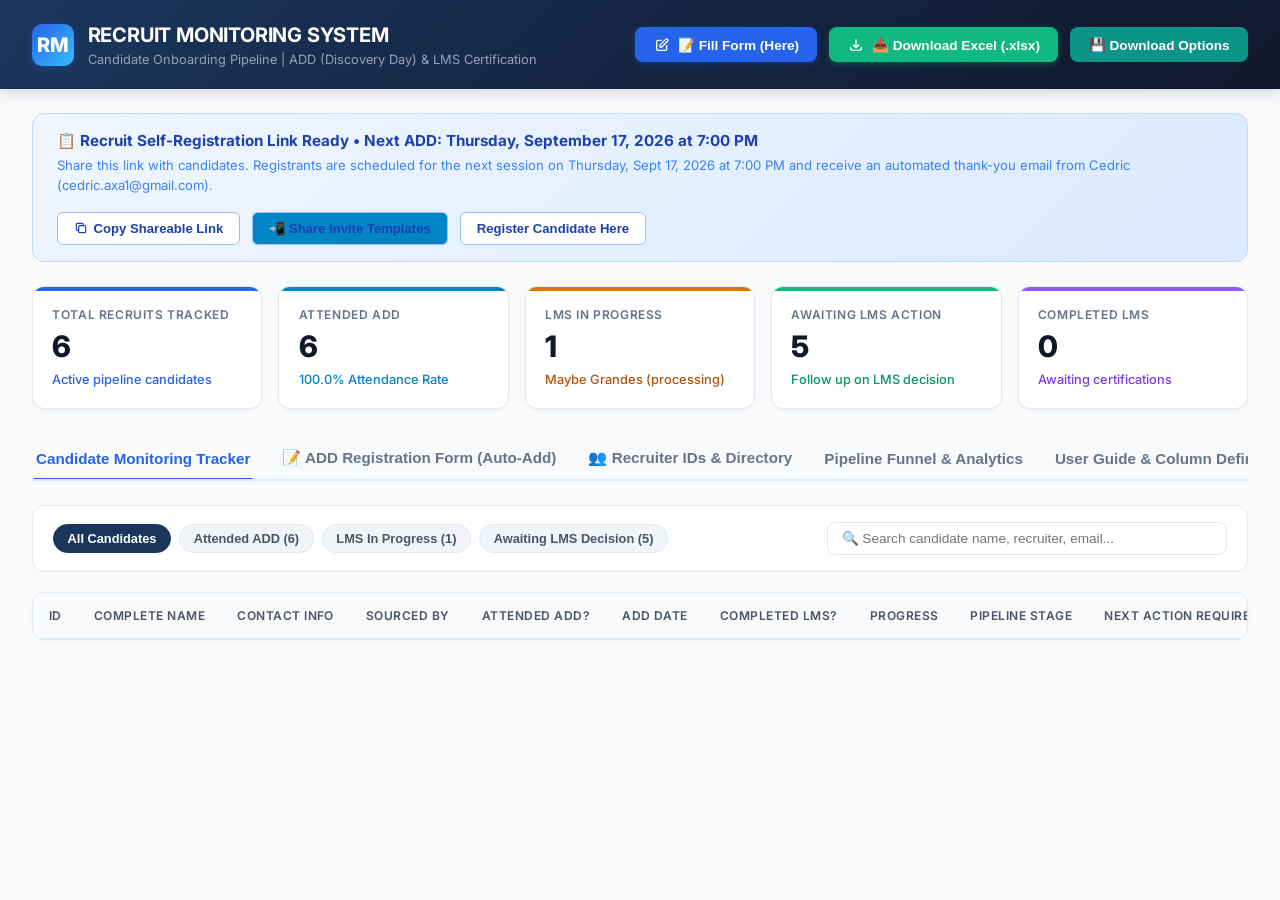
==== commit 9a9047ab: "Add Share Invite Templates modal with 1-click copyable messaging templates for Viber, WhatsApp, Mess" ====
--- a/index.html
+++ b/index.html
@@ -372,6 +372,7 @@
           </svg>
           <span id="copyBtnText">Copy Shareable Link</span>
         </button>
+        <button class="btn-copy" onclick="openShareModal()" style="background: #0284C7;">📲 Share Invite Templates</button>
         <button class="btn-copy" onclick="switchTab('register')">Register Candidate Here</button>
       </div>
     </div>
@@ -1068,5 +1069,92 @@
     }
   </script>
 
+
+  <!-- Share Templates Modal -->
+  <div id="shareModal" style="display: none; position: fixed; inset: 0; background: rgba(15,23,42,0.6); backdrop-filter: blur(4px); z-index: 9999; align-items: center; justify-content: center; padding: 1.5rem;">
+    <div style="background: #FFFFFF; border-radius: 16px; max-width: 600px; width: 100%; max-height: 90vh; overflow-y: auto; padding: 2rem; box-shadow: 0 20px 25px -5px rgba(0,0,0,0.2); border: 1px solid #E2E8F0; position: relative;">
+      <button onclick="closeShareModal()" style="position: absolute; top: 1rem; right: 1rem; background: #F1F5F9; border: none; font-size: 1.25rem; width: 36px; height: 36px; border-radius: 50%; cursor: pointer; color: #64748B;">✕</button>
+      
+      <div style="display: flex; align-items: center; gap: 0.75rem; margin-bottom: 1.25rem;">
+        <div style="width: 44px; height: 44px; background: #E0F2FE; color: #0284C7; border-radius: 10px; display: flex; align-items: center; justify-content: center; font-size: 1.5rem;">📲</div>
+        <div>
+          <h3 style="font-size: 1.25rem; font-weight: 800; color: #0F172A; margin: 0;">Share ADD Registration Form</h3>
+          <p style="font-size: 0.82rem; color: #64748B; margin: 0;">Copy ready-to-send messages for Viber, WhatsApp, Messenger, and SMS</p>
+        </div>
+      </div>
+
+      <!-- Template 1: Viber / WhatsApp -->
+      <div style="background: #F8FAFC; border: 1px solid #E2E8F0; border-radius: 10px; padding: 1rem; margin-bottom: 1rem;">
+        <div style="display: flex; justify-content: space-between; align-items: center; margin-bottom: 0.5rem;">
+          <strong style="font-size: 0.88rem; color: #1E293B;">💬 Viber / WhatsApp / Messenger Invitation</strong>
+          <button onclick="copyTemplate('tpl1', this)" style="background: #2563EB; color: white; border: none; padding: 0.35rem 0.75rem; border-radius: 6px; font-size: 0.78rem; font-weight: 700; cursor: pointer;">Copy Message</button>
+        </div>
+        <textarea id="tpl1" readonly style="width: 100%; height: 110px; font-size: 0.82rem; font-family: inherit; padding: 0.6rem; border: 1px solid #CBD5E1; border-radius: 6px; background: #FFFFFF; resize: none; color: #334155;">Hi! I'd like to invite you to our upcoming Agency Discovery Day (ADD) orientation this Thursday, September 17, 2026 at 7:00 PM via Zoom.
+
+Explore how you can build a flexible, high-income career as a Licensed Financial Advisor with work-from-home options and unlimited earning potential.
+
+Please reserve your orientation slot here:
+[REGISTRATION_LINK]
+
+Looking forward to welcoming you!
+- Cedric (cedric.axa1@gmail.com)</textarea>
+      </div>
+
+      <!-- Template 2: SMS Short Text -->
+      <div style="background: #F8FAFC; border: 1px solid #E2E8F0; border-radius: 10px; padding: 1rem; margin-bottom: 1rem;">
+        <div style="display: flex; justify-content: space-between; align-items: center; margin-bottom: 0.5rem;">
+          <strong style="font-size: 0.88rem; color: #1E293B;">📱 Quick SMS / Text Message</strong>
+          <button onclick="copyTemplate('tpl2', this)" style="background: #0D9488; color: white; border: none; padding: 0.35rem 0.75rem; border-radius: 6px; font-size: 0.78rem; font-weight: 700; cursor: pointer;">Copy SMS</button>
+        </div>
+        <textarea id="tpl2" readonly style="width: 100%; height: 75px; font-size: 0.82rem; font-family: inherit; padding: 0.6rem; border: 1px solid #CBD5E1; border-radius: 6px; background: #FFFFFF; resize: none; color: #334155;">Hi! Join our Agency Discovery Day this Thursday, Sept 17 at 7:00 PM to learn about a flexible, high-income Financial Advisor career. Register here: [REGISTRATION_LINK] - Cedric</textarea>
+      </div>
+
+      <!-- Template 3: Professional / Career Shifter -->
+      <div style="background: #F8FAFC; border: 1px solid #E2E8F0; border-radius: 10px; padding: 1rem;">
+        <div style="display: flex; justify-content: space-between; align-items: center; margin-bottom: 0.5rem;">
+          <strong style="font-size: 0.88rem; color: #1E293B;">💼 Professional / LinkedIn Invitation</strong>
+          <button onclick="copyTemplate('tpl3', this)" style="background: #1B365D; color: white; border: none; padding: 0.35rem 0.75rem; border-radius: 6px; font-size: 0.78rem; font-weight: 700; cursor: pointer;">Copy Invite</button>
+        </div>
+        <textarea id="tpl3" readonly style="width: 100%; height: 110px; font-size: 0.82rem; font-family: inherit; padding: 0.6rem; border: 1px solid #CBD5E1; border-radius: 6px; background: #FFFFFF; resize: none; color: #334155;">Dear Candidate,
+
+Based on your profile, you would be a great fit for the wealth management and financial advisory industry.
+
+I would like to personally invite you to our executive Agency Discovery Day (ADD) this Thursday, September 17, 2026 at 7:00 PM via Zoom.
+
+You can view details and register here:
+[REGISTRATION_LINK]
+
+Best regards,
+Cedric
+Financial Advisory Agency Leader
+Email: cedric.axa1@gmail.com</textarea>
+      </div>
+    </div>
+  </div>
+
+  <script>
+    function openShareModal() {
+      const link = window.location.origin + '/register';
+      ['tpl1', 'tpl2', 'tpl3'].forEach(id => {
+        const el = document.getElementById(id);
+        if (el) {
+          el.value = el.value.replace(/\[REGISTRATION_LINK\]/g, link);
+        }
+      });
+      document.getElementById('shareModal').style.display = 'flex';
+    }
+    function closeShareModal() {
+      document.getElementById('shareModal').style.display = 'none';
+    }
+    function copyTemplate(id, btn) {
+      const el = document.getElementById(id);
+      navigator.clipboard.writeText(el.value).then(() => {
+        const oldText = btn.textContent;
+        btn.textContent = "✓ Copied!";
+        setTimeout(() => { btn.textContent = oldText; }, 2000);
+      });
+    }
+  </script>
+
 </body>
 </html>
